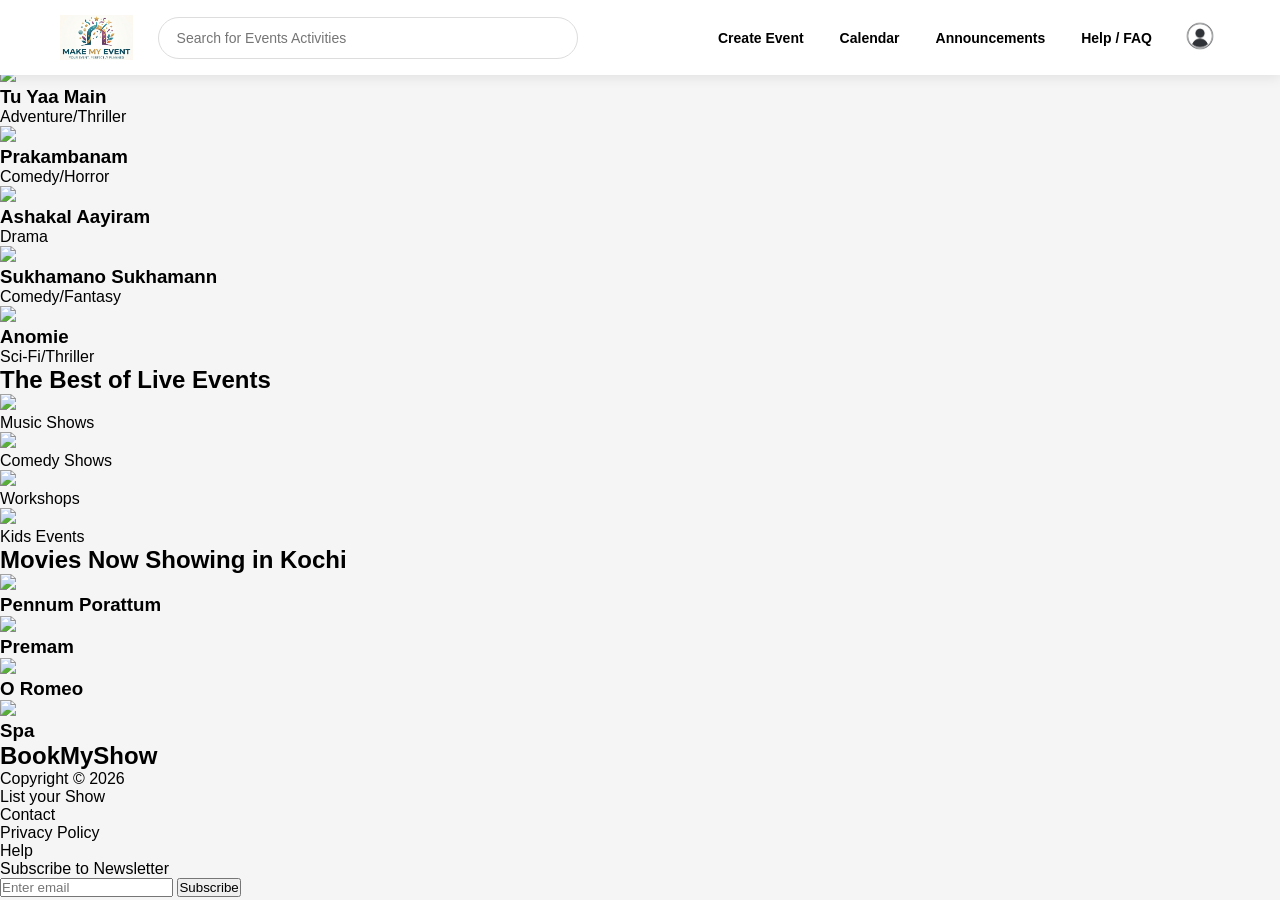
==== home.html @ 4437c316 "home fixing" ====
<!DOCTYPE html>
<html lang="en">
<head>
<meta charset="UTF-8">
<meta name="viewport" content="width=device-width, initial-scale=1.0">
<title>Make My Event</title>
<link rel="stylesheet" href="css/home_style.css">
</head>

<body>

<!-- NAVBAR -->
<header class="navbar">

    <div class="nav-left">
        <img src="images/logo.png" class="logo" alt="Logo">

        <input type="text"
        placeholder="Search for Events Activities">
    </div>

    <div class="nav-right">

        <a href="#">Create Event</a>
        <a href="#">Calendar</a>
        <a href="#">Announcements</a>
        <a href="#">Help / FAQ</a>

        <!-- <a href="#" class="login">Login</a>
        <a href="#" class="signup">Signup</a> -->

        <div class="profile">
            <img src="images/profile.jpg" alt="Profile">
        </div>

    </div>

</header>

<!-- CATEGORY MENU -->
<!-- <nav class="menu">
<ul>
<li>Movies</li>
<li>Stream</li>
<li>Events</li>
<li>Plays</li>
<li>Sports</li>
<li>Activities</li>
</ul>
</nav> -->

<!-- HERO BANNER -->
<section class="banner">
<img src="banner.jpg">
</section>

<!-- RECOMMENDED MOVIES -->
<section class="section">
<div class="section-header">
<h2>Recommended Movies</h2>
<span>See All</span>
</div>

<div class="movie-grid">

<div class="movie-card">
<img src="movie1.jpg">
<h3>Tu Yaa Main</h3>
<p>Adventure/Thriller</p>
</div>

<div class="movie-card">
<img src="movie2.jpg">
<h3>Prakambanam</h3>
<p>Comedy/Horror</p>
</div>

<div class="movie-card">
<img src="movie3.jpg">
<h3>Ashakal Aayiram</h3>
<p>Drama</p>
</div>

<div class="movie-card">
<img src="movie4.jpg">
<h3>Sukhamano Sukhamann</h3>
<p>Comedy/Fantasy</p>
</div>

<div class="movie-card">
<img src="movie5.jpg">
<h3>Anomie</h3>
<p>Sci-Fi/Thriller</p>
</div>

</div>
</section>

<!-- LIVE EVENTS -->
<section class="section events">

<div class="section-header">
<h2>The Best of Live Events</h2>
</div>

<div class="event-grid">

<div class="event-card">
<img src="event1.jpg">
<p>Music Shows</p>
</div>

<div class="event-card">
<img src="event2.jpg">
<p>Comedy Shows</p>
</div>

<div class="event-card">
<img src="event3.jpg">
<p>Workshops</p>
</div>

<div class="event-card">
<img src="event4.jpg">
<p>Kids Events</p>
</div>

</div>

</section>

<!-- MOVIES NOW SHOWING -->
<section class="section">
<div class="section-header">
<h2>Movies Now Showing in Kochi</h2>
</div>

<div class="movie-grid">

<div class="movie-card">
<img src="movie6.jpg">
<h3>Pennum Porattum</h3>
</div>

<div class="movie-card">
<img src="movie7.jpg">
<h3>Premam</h3>
</div>

<div class="movie-card">
<img src="movie8.jpg">
<h3>O Romeo</h3>
</div>

<div class="movie-card">
<img src="movie9.jpg">
<h3>Spa</h3>
</div>

</div>

</section>

<!-- FOOTER -->
<footer class="footer">

<div class="footer-container">

<div class="footer-logo">
<h2>BookMyShow</h2>
<p>Copyright © 2026</p>
</div>

<div class="footer-links">
<p>List your Show</p>
<p>Contact</p>
<p>Privacy Policy</p>
<p>Help</p>
</div>

<div class="newsletter">
<p>Subscribe to Newsletter</p>
<input type="email" placeholder="Enter email">
<button>Subscribe</button>
</div>

</div>

</footer>

</body>
</html>
---- css/home_style.css ----
*{
margin:0;
padding:0;
box-sizing:border-box;
font-family: Arial, Helvetica, sans-serif;

}

body{
background:#f5f5f5;
}

/* NAVBAR */

.navbar{
display:flex;
justify-content:space-between;
align-items:center;
padding:15px 60px;
background:white;
box-shadow:0 2px 8px rgba(0,0,0,0.05);
position:fixed;
top:0;
left:0;
width:100%;

display:flex;
justify-content:space-between;
align-items:center;

padding:15px 60px;

background:white;
box-shadow:0 3px 12px rgba(0,0,0,0.08);

z-index:1000;
}

.nav-left{
display:flex;
align-items:center;
gap:25px;
}

.logo{
height:45px;
width:auto;
cursor:pointer;
}

.nav-left input{
width:450px;
padding:10px;
border-radius:5px;
border:1px solid #ddd;
width:420px;
padding:12px 18px;

border-radius:25px;
border:1px solid #ddd;

outline:none;

font-size:14px;

transition:0.3s;
}
.nav-left input:focus{
border-color:#f84464;
box-shadow:0 0 6px rgba(248,68,100,0.3);
}

.nav-right{
display:flex;
align-items:center;
gap:20px;
font-size:14px;
}


.nav-right a{
text-decoration:none;
color:#000000;
font-weight:650;
padding:6px 8px;

transition:0.3s;
}

.nav-right a:hover{
color:#f84464;
}


/* LOGIN BUTTON */

.login{
border:1px solid #f84464;
color:#f84464;
border-radius:6px;
padding:6px 14px;
}

.login:hover{
background:#f84464;
color:white;
}


/* SIGNUP BUTTON */

.signup{
background:#f84464;
color:white;
border-radius:6px;
padding:6px 14px;
}

.signup:hover{
background:#e63656;
}


/* PROFILE */

.profile img{
height:40px;
width:40px;
border-radius:50%;
object-fit:cover;
cursor:pointer;
border:2px solid transparent;
transition:0.3s;
}

.profile img:hover{
border-color:#f84464;
transform:scale(1.05);
}


/* RESPONSIVE */

@media(max-width:1000px){

.nav-left input{
width:250px;
}

.navbar{
padding:15px 25px;
}

.nav-right a{
display:none;
}

/* .login,
.signup{
display:inline-block;
}

}

.signin{
background:#f84464;
color:white;
border:none;
padding:8px 18px;
border-radius:5px;
cursor:pointer;
} */


/* MENU */

.menu{
background:#f8f8f8;
padding:10px 60px;
}

.menu ul{
display:flex;
list-style:none;
gap:25px;
font-weight:500;
}

/* BANNER */

.banner img{
width:100%;
height:320px;
object-fit:cover;
}

/* SECTION */

.section{
padding:40px 60px;
}

.section-header{
display:flex;
justify-content:space-between;
margin-bottom:20px;
}

/* MOVIES GRID */

.movie-grid{
display:grid;
grid-template-columns:repeat(5,1fr);
gap:20px;
}

.movie-card{
background:white;
border-radius:10px;
overflow:hidden;
box-shadow:0 3px 10px rgba(0,0,0,0.08);
cursor:pointer;
}

.movie-card img{
width:100%;
height:300px;
object-fit:cover;
}

.movie-card h3{
padding:10px;
font-size:16px;
}

.movie-card p{
padding:0 10px 15px;
color:#666;
font-size:14px;
}

/* EVENTS */

.event-grid{
display:grid;
grid-template-columns:repeat(4,1fr);
gap:20px;
}

.event-card{
background:white;
border-radius:10px;
overflow:hidden;
box-shadow:0 3px 10px rgba(0,0,0,0.08);
}

.event-card img{
width:100%;
height:200px;
object-fit:cover;
}

.event-card p{
padding:10px;
font-weight:500;
}

/* FOOTER */

.footer{
background:#2e2e2e;
color:white;
padding:40px 60px;
}

.footer-container{
display:flex;
justify-content:space-between;
}

.newsletter input{
padding:10px;
border:none;
border-radius:5px;
margin-top:10px;
}

.newsletter button{
margin-top:10px;
padding:10px 15px;
background:#f84464;
border:none;
color:white;
border-radius:5px;
cursor:pointer;
}
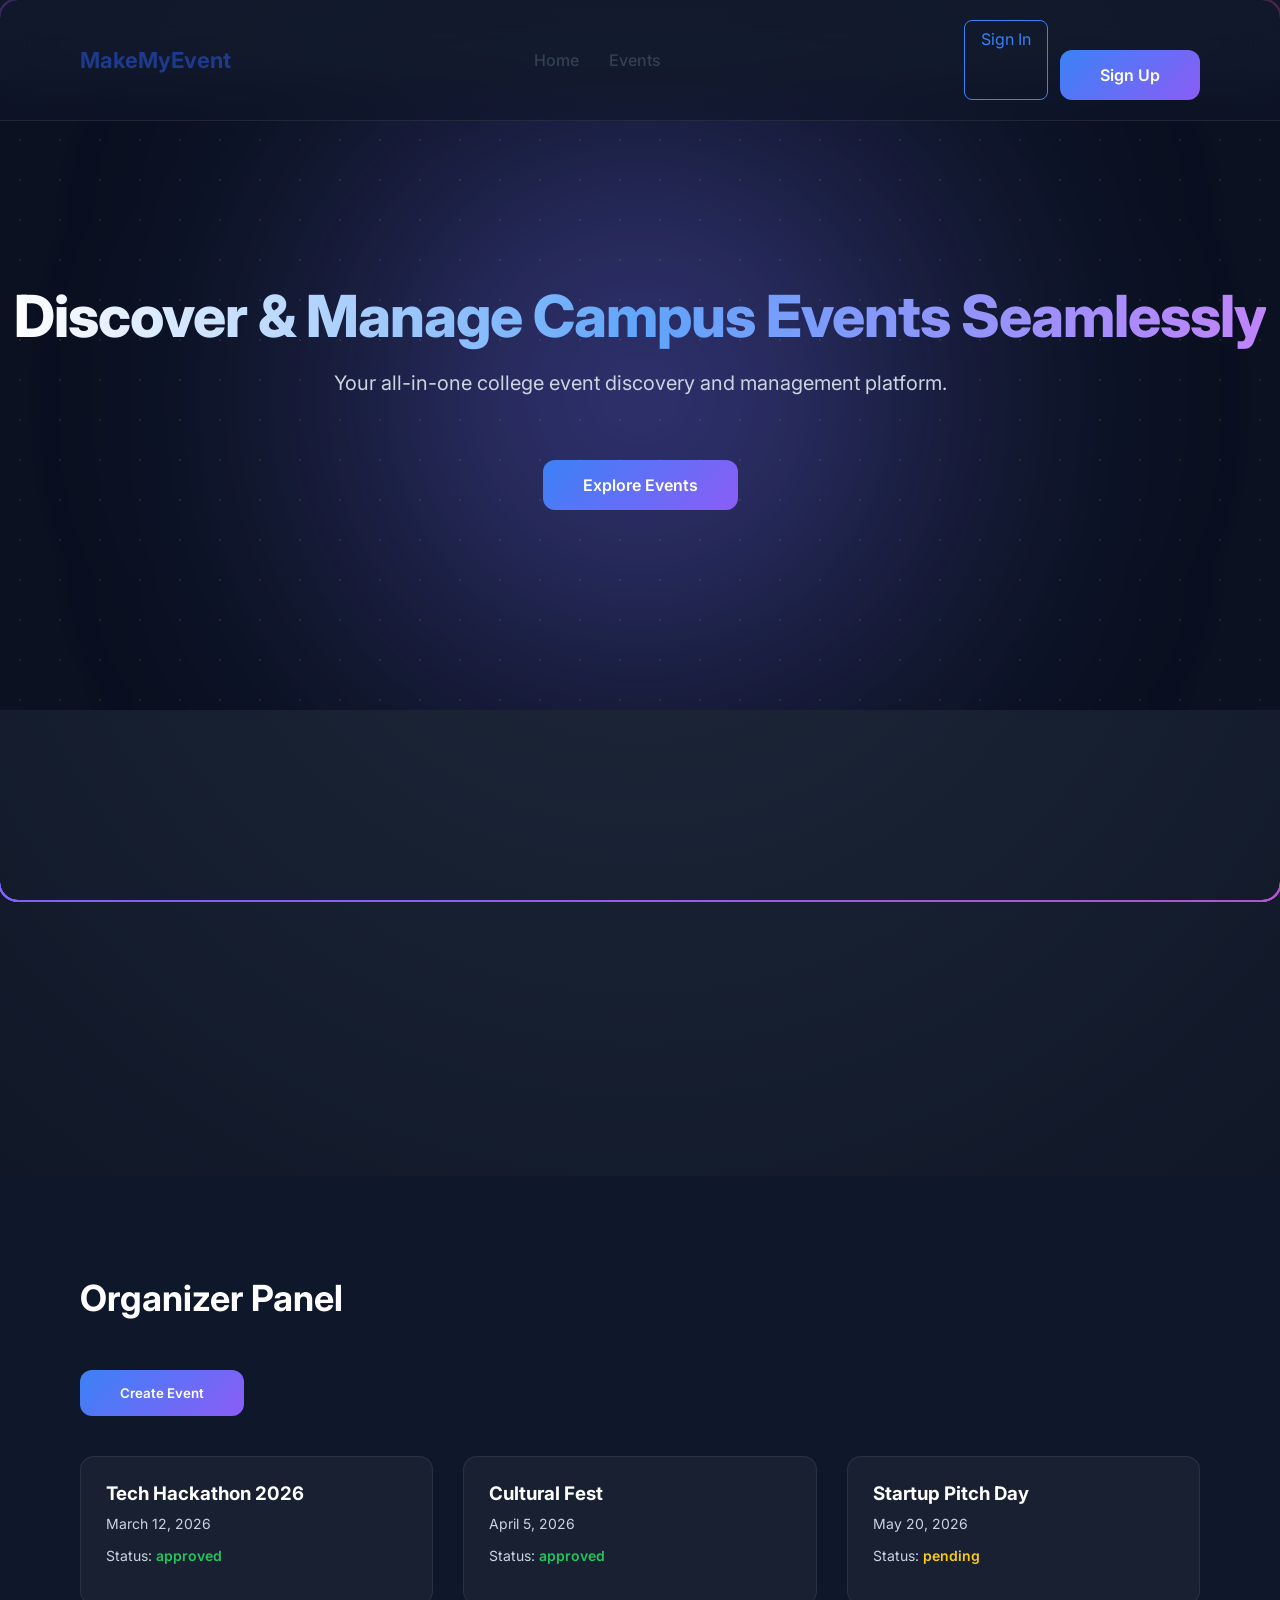
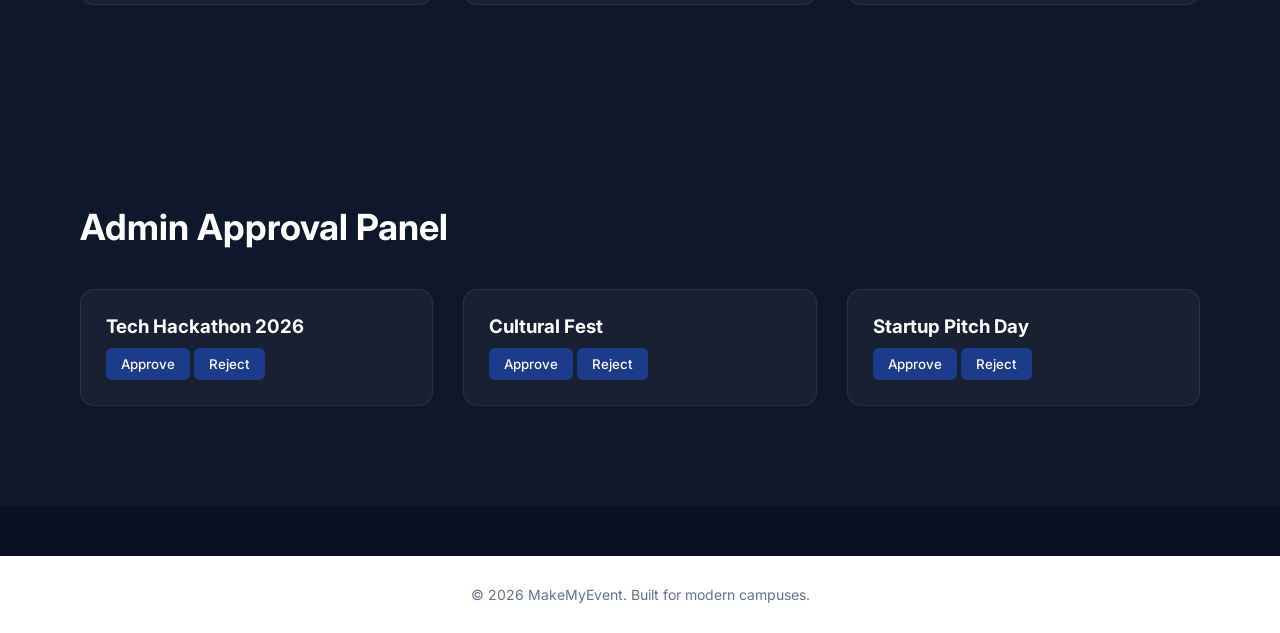
==== commit 55f64fab: "Add files" ====
--- a/home.html
+++ b/home.html
@@ -1,192 +1,64 @@
 <!DOCTYPE html>
 <html lang="en">
 <head>
-<meta charset="UTF-8">
-<meta name="viewport" content="width=device-width, initial-scale=1.0">
-<title>Make My Event</title>
-<link rel="stylesheet" href="css/home_style.css">
+    <meta charset="UTF-8">
+    <title>MakeMyEvent</title>
+    <link rel="stylesheet" href="css/style.css">
+    <script defer src="js/script.js"></script>
+    <link href="https://fonts.googleapis.com/css2?family=Inter:wght@300;400;600;700&display=swap" rel="stylesheet">
 </head>
-
 <body>
 
-<!-- NAVBAR -->
-<header class="navbar">
+    <nav class="navbar">
+    <div class="logo">MakeMyEvent</div>
 
-    <div class="nav-left">
-        <img src="images/logo.png" class="logo" alt="Logo">
+    <ul class="nav-links">
+        <li><a href="home.html">Home</a></li>
+        <li><a href="AllEventsByCategory.html">Events</a></li>
+    </ul>
 
-        <input type="text"
-        placeholder="Search for Events Activities">
+    <div class="auth-buttons">
+        <a href="signin.html" class="btn-secondary">Sign In</a>
+        <a href="signup.html" class="btn-primary">Sign Up</a>
     </div>
+</nav>
 
-    <div class="nav-right">
+   <section class="hero">
+    <div class="particles"></div>
+    <h1 class="shine-text">
+        Discover & Manage Campus Events Seamlessly
+    </h1>
+    <p>Your all-in-one college event discovery and management platform.</p>
+    <a href="#events" class="btn-primary">Explore Events</a>
+</section>
+   <section id="events" class="events-section reveal">
+    <h2>Trending Events</h2>
+    <div class="events-container" id="eventsContainer"></div>
+</section>
+<section class="organizer-section">
+    <h2>Organizer Panel</h2>
+    <button class="btn-primary" onclick="openForm()">Create Event</button>
 
-        <a href="#">Create Event</a>
-        <a href="#">Calendar</a>
-        <a href="#">Announcements</a>
-        <a href="#">Help / FAQ</a>
-
-        <!-- <a href="#" class="login">Login</a>
-        <a href="#" class="signup">Signup</a> -->
-
-        <div class="profile">
-            <img src="images/profile.jpg" alt="Profile">
-        </div>
-
-    </div>
-
-</header>
-
-<!-- CATEGORY MENU -->
-<!-- <nav class="menu">
-<ul>
-<li>Movies</li>
-<li>Stream</li>
-<li>Events</li>
-<li>Plays</li>
-<li>Sports</li>
-<li>Activities</li>
-</ul>
-</nav> -->
-
-<!-- HERO BANNER -->
-<section class="banner">
-<img src="banner.jpg">
+    <div id="myEvents" class="events-container"></div>
+</section>
+<section class="admin-section">
+    <h2>Admin Approval Panel</h2>
+    <div id="adminEvents" class="events-container"></div>
 </section>
 
-<!-- RECOMMENDED MOVIES -->
-<section class="section">
-<div class="section-header">
-<h2>Recommended Movies</h2>
-<span>See All</span>
+    <footer>
+        <p>© 2026 MakeMyEvent. Built for modern campuses.</p>
+    </footer>
+    <div id="eventFormModal" class="modal">
+    <div class="modal-content">
+        <h3>Create Event</h3>
+        <input type="text" id="eventTitle" placeholder="Event Title">
+        <input type="text" id="eventDate" placeholder="Event Date">
+        <textarea id="eventDesc" placeholder="Event Description"></textarea>
+        <button onclick="submitEvent()">Submit</button>
+        <button onclick="closeForm()">Cancel</button>
+    </div>
 </div>
-
-<div class="movie-grid">
-
-<div class="movie-card">
-<img src="movie1.jpg">
-<h3>Tu Yaa Main</h3>
-<p>Adventure/Thriller</p>
-</div>
-
-<div class="movie-card">
-<img src="movie2.jpg">
-<h3>Prakambanam</h3>
-<p>Comedy/Horror</p>
-</div>
-
-<div class="movie-card">
-<img src="movie3.jpg">
-<h3>Ashakal Aayiram</h3>
-<p>Drama</p>
-</div>
-
-<div class="movie-card">
-<img src="movie4.jpg">
-<h3>Sukhamano Sukhamann</h3>
-<p>Comedy/Fantasy</p>
-</div>
-
-<div class="movie-card">
-<img src="movie5.jpg">
-<h3>Anomie</h3>
-<p>Sci-Fi/Thriller</p>
-</div>
-
-</div>
-</section>
-
-<!-- LIVE EVENTS -->
-<section class="section events">
-
-<div class="section-header">
-<h2>The Best of Live Events</h2>
-</div>
-
-<div class="event-grid">
-
-<div class="event-card">
-<img src="event1.jpg">
-<p>Music Shows</p>
-</div>
-
-<div class="event-card">
-<img src="event2.jpg">
-<p>Comedy Shows</p>
-</div>
-
-<div class="event-card">
-<img src="event3.jpg">
-<p>Workshops</p>
-</div>
-
-<div class="event-card">
-<img src="event4.jpg">
-<p>Kids Events</p>
-</div>
-
-</div>
-
-</section>
-
-<!-- MOVIES NOW SHOWING -->
-<section class="section">
-<div class="section-header">
-<h2>Movies Now Showing in Kochi</h2>
-</div>
-
-<div class="movie-grid">
-
-<div class="movie-card">
-<img src="movie6.jpg">
-<h3>Pennum Porattum</h3>
-</div>
-
-<div class="movie-card">
-<img src="movie7.jpg">
-<h3>Premam</h3>
-</div>
-
-<div class="movie-card">
-<img src="movie8.jpg">
-<h3>O Romeo</h3>
-</div>
-
-<div class="movie-card">
-<img src="movie9.jpg">
-<h3>Spa</h3>
-</div>
-
-</div>
-
-</section>
-
-<!-- FOOTER -->
-<footer class="footer">
-
-<div class="footer-container">
-
-<div class="footer-logo">
-<h2>BookMyShow</h2>
-<p>Copyright © 2026</p>
-</div>
-
-<div class="footer-links">
-<p>List your Show</p>
-<p>Contact</p>
-<p>Privacy Policy</p>
-<p>Help</p>
-</div>
-
-<div class="newsletter">
-<p>Subscribe to Newsletter</p>
-<input type="email" placeholder="Enter email">
-<button>Subscribe</button>
-</div>
-
-</div>
-
-</footer>
 
 </body>
 </html>
--- a/css/style.css
+++ b/css/style.css
@@ -0,0 +1,491 @@
+* {
+    margin: 0;
+    padding: 0;
+    box-sizing: border-box;
+    font-family: 'Inter', sans-serif;
+}
+
+body {
+    background-color: #f8fafc;
+    color: #1e293b;
+    margin: 0;
+    padding-top: 80px;
+    background: #0b1120;
+    
+    background: radial-gradient(circle at 50% 20%, #1e293b, #0b1120 70%);
+}
+
+
+
+.navbar {
+    position: fixed;
+    top: 0;
+    width: 100%;
+    padding: 20px 80px;
+    display: flex;
+    justify-content: space-between;
+    align-items: center;
+    backdrop-filter: blur(20px);
+    background: rgba(15, 23, 42, 0.6);
+    border-bottom: 1px solid rgba(255,255,255,0.08);
+    z-index: 1000;
+}
+
+.logo {
+    font-size: 22px;
+    font-weight: 700;
+    color: #1e3a8a;
+}
+
+.nav-links {
+    list-style: none;
+    display: flex;
+    gap: 30px;
+}
+
+.nav-links a {
+    text-decoration: none;
+    color: #334155;
+    font-weight: 500;
+    transition: 0.3s;
+}
+
+.nav-links a:hover {
+    color: #1e3a8a;
+}
+
+.hero {
+    position: relative;
+    height: 70vh;
+    background: #0b1120;
+    display: flex;
+    flex-direction: column;
+    justify-content: center;
+    align-items: center;
+    text-align: center;
+    overflow: hidden;
+    color: white;
+}
+
+/* FLOWING LIGHT TEXT */
+.shine-text {
+    font-size: 60px;
+    font-weight: 800;
+    background: linear-gradient(
+        90deg,
+        #ffffff,
+        #60a5fa,
+        #c084fc,
+        #ffffff
+    );
+    background-size: 200% auto;
+    -webkit-background-clip: text;
+    -webkit-text-fill-color: transparent;
+    animation: shine 4s linear infinite;
+}
+
+@keyframes shine {
+    0% { background-position: 200% center; }
+    100% { background-position: -200% center; }
+}
+
+/* FLOODLIGHTS */
+.hero::before,
+.hero::after {
+    content: "";
+    position: absolute;
+    width: 700px;
+    height: 700px;
+    border-radius: 50%;
+    filter: blur(140px);
+    z-index: 0;
+}
+
+.hero::before {
+    background: radial-gradient(circle, rgba(59,130,246,0.5), transparent 70%);
+    animation: moveLight1 8s infinite alternate ease-in-out;
+}
+
+.hero::after {
+    background: radial-gradient(circle, rgba(168,85,247,0.4), transparent 70%);
+    animation: moveLight2 10s infinite alternate ease-in-out;
+}
+
+@keyframes moveLight1 {
+    from { transform: translate(-200px, -100px); }
+    to { transform: translate(200px, 150px); }
+}
+
+@keyframes moveLight2 {
+    from { transform: translate(150px, 200px); }
+    to { transform: translate(-150px, -200px); }
+}
+
+/* PARTICLES */
+.particles {
+    position: absolute;
+    width: 100%;
+    height: 100%;
+    background-image: radial-gradient(white 1px, transparent 1px);
+    background-size: 40px 40px;
+    opacity: 0.08;
+    animation: particlesMove 60s linear infinite;
+}
+
+@keyframes particlesMove {
+    from { background-position: 0 0; }
+    to { background-position: 1000px 1000px; }
+}
+
+/* BUTTON GLOW */
+.btn-primary {
+    margin-top: 30px;
+    padding: 15px 40px;
+    background: linear-gradient(135deg, #3b82f6, #8b5cf6);
+    border-radius: 12px;
+    color: white;
+    text-decoration: none;
+    font-weight: 600;
+    position: relative;
+    transition: 0.4s ease;
+}
+
+.btn-primary:hover {
+    transform: translateY(-4px);
+    box-shadow: 0 15px 40px rgba(139,92,246,0.4);
+}
+
+/* Ensure content above effects */
+.hero h1,
+.hero p,
+.hero .btn-primary {
+    position: relative;
+    z-index: 2;
+}
+
+.hero h1 {
+    font-size: 42px;
+    margin-bottom: 20px;
+}
+
+.hero p {
+    font-size: 18px;
+    margin-bottom: 30px;
+    color: #475569;
+}
+
+.btn-primary {
+    padding: 15px 40px;
+    background: linear-gradient(135deg, #3b82f6, #8b5cf6);
+    border-radius: 12px;
+    color: white;
+    text-decoration: none;
+    font-weight: 600;
+    transition: all 0.4s ease;
+}
+
+.btn-primary:hover {
+    transform: translateY(-4px);
+    box-shadow: 0 15px 40px rgba(139,92,246,0.4);
+}
+
+.btn-primary:hover {
+    transform: translateY(-3px);
+    box-shadow: 0 10px 30px rgba(59,130,246,0.35);
+}
+
+.btn-primary:hover {
+    background: #2563eb;
+}
+.events-section {
+    padding: 120px 80px;
+    background: #0f172a;
+    text-align: center;
+}
+
+.events-section h2 {
+    font-size: 40px;
+    font-weight: 700;
+    color: white;
+    margin-bottom: 60px;
+}
+
+.events-container {
+    display: grid;
+    grid-template-columns: repeat(auto-fit, minmax(280px, 1fr));
+    gap: 40px;
+}
+.events-container {
+    display: grid;
+    grid-template-columns: repeat(auto-fit, minmax(280px, 1fr));
+    gap: 30px;
+}
+
+.event-card {
+    background: rgba(255,255,255,0.04);
+    border: 1px solid rgba(255,255,255,0.08);
+    padding: 25px;
+    border-radius: 14px;
+    transition: 0.3s ease;
+}
+
+.event-card:hover {
+    transform: translateY(-6px);
+    box-shadow: 0 20px 40px rgba(0,0,0,0.4);
+}
+
+.event-card:hover {
+    transform: translateY(-10px);
+    box-shadow: 0 20px 50px rgba(0,0,0,0.4);
+}
+
+.event-card h3 {
+    color: white;
+    margin-bottom: 15px;
+}
+
+.event-card p {
+    color: #cbd5e1;
+}
+.event-card::before {
+    content: "";
+    position: absolute;
+    inset: -2px;
+    border-radius: 20px;
+    padding: 2px;
+    background: linear-gradient(45deg, #3b82f6, #8b5cf6, #ec4899, #3b82f6);
+    background-size: 300% 300%;
+    animation: borderMove 6s linear infinite;
+    -webkit-mask:
+        linear-gradient(#000 0 0) content-box,
+        linear-gradient(#000 0 0);
+    -webkit-mask-composite: xor;
+            mask-composite: exclude;
+}
+
+@keyframes borderMove {
+    0% { background-position: 0% 50%; }
+    100% { background-position: 300% 50%; }
+}
+
+.event-card:hover {
+    transform: rotateY(10deg) rotateX(5deg) translateY(-15px);
+    box-shadow: 0 40px 80px rgba(59,130,246,0.3);
+}
+
+.event-card:hover {
+    transform: translateY(-5px);
+    box-shadow: 0 6px 25px rgba(0,0,0,0.08);
+}
+
+.event-card h3 {
+    margin-bottom: 10px;
+}
+
+.event-card p {
+    font-size: 14px;
+    color: #64748b;
+    margin-bottom: 15px;
+}
+
+.event-card button {
+    padding: 8px 15px;
+    border: none;
+    background: #1e3a8a;
+    color: white;
+    border-radius: 6px;
+    cursor: pointer;
+    transition: 0.3s;
+}
+
+.event-card button:hover {
+    background: #2563eb;
+}
+
+footer {
+    text-align: center;
+    padding: 30px;
+    background: white;
+    margin-top: 50px;
+    font-size: 14px;
+    color: #64748b;
+}
+.hero h1 {
+    font-size: 52px;
+    font-weight: 700;
+    margin-bottom: 20px;
+    letter-spacing: -1px;
+}
+
+.hero p {
+    font-size: 18px;
+    color: #cbd5e1;
+    margin-bottom: 35px;
+}
+.hero h1 {
+    font-size: 58px;
+    font-weight: 800;
+    letter-spacing: -1px;
+    margin-bottom: 20px;
+    background: linear-gradient(90deg, #ffffff, #60a5fa, #c084fc);
+    -webkit-background-clip: text;
+    -webkit-text-fill-color: transparent;
+}
+
+.hero p {
+    font-size: 20px;
+    color: #cbd5e1;
+    margin-bottom: 35px;
+}
+.event-card h3 {
+    color: white;
+    font-weight: 700;
+}
+
+.event-card p {
+    color: #cbd5e1;
+}
+.reveal {
+    opacity: 0;
+    transform: translateY(60px);
+    transition: all 1s ease;
+}
+
+.reveal.active {
+    opacity: 1;
+    transform: translateY(0);
+}
+.hero {
+    animation: heroFade 2s ease forwards;
+}
+
+@keyframes heroFade {
+    from { opacity: 0; transform: scale(1.05); }
+    to { opacity: 1; transform: scale(1); }
+}
+.modal {
+    display: none;
+    position: fixed;
+    inset: 0;
+    background: rgba(0,0,0,0.6);
+    justify-content: center;
+    align-items: center;
+}
+
+.modal-content {
+    background: #1e293b;
+    padding: 30px;
+    border-radius: 12px;
+    width: 400px;
+    display: flex;
+    flex-direction: column;
+    gap: 15px;
+}
+
+.modal input,
+.modal textarea {
+    padding: 10px;
+    border-radius: 6px;
+    border: none;
+}
+.organizer-section,
+.admin-section {
+    padding: 100px 80px;
+    background: #0f172a;
+    color: white;
+}
+
+.organizer-section h2,
+.admin-section h2 {
+    font-size: 36px;
+    margin-bottom: 40px;
+    color: white;
+}
+
+.organizer-section .events-container,
+.admin-section .events-container {
+    display: grid;
+    grid-template-columns: repeat(auto-fit, minmax(300px, 1fr));
+    gap: 30px;
+}
+.status-approved {
+    color: #22c55e;
+    font-weight: 600;
+}
+
+.status-pending {
+    color: #facc15;
+    font-weight: 600;
+}
+
+.status-rejected {
+    color: #ef4444;
+    font-weight: 600;
+}
+.events-container {
+    display: grid;
+    grid-template-columns: repeat(auto-fit, minmax(280px, 1fr));
+    gap: 40px;
+    margin-top: 40px;
+}
+.organizer-section,
+.admin-section {
+    padding: 100px 80px;
+}
+
+.organizer-section h2,
+.admin-section h2 {
+    margin-bottom: 20px;
+}
+.status-approved {
+    color: #22c55e;
+    font-weight: 600;
+}
+
+.status-pending {
+    color: #facc15;
+    font-weight: 600;
+}
+
+.status-rejected {
+    color: #ef4444;
+    font-weight: 600;
+}
+button {
+    padding: 8px 16px;
+    border-radius: 8px;
+    border: none;
+    cursor: pointer;
+    font-weight: 500;
+}
+
+button:hover {
+    opacity: 0.9;
+}
+.auth-buttons{
+    display:flex;
+    gap:12px;
+}
+
+.btn-secondary{
+    padding:8px 16px;
+    border:1px solid #3b82f6;
+    border-radius:8px;
+    color:#3b82f6;
+    text-decoration:none;
+}
+.category-row{
+    display:flex;
+    gap:20px;
+    overflow-x:auto;
+    padding:20px 0;
+}
+
+.category-row::-webkit-scrollbar{
+    height:6px;
+}
+
+.category-row::-webkit-scrollbar-thumb{
+    background:#3b82f6;
+    border-radius:6px;
+}
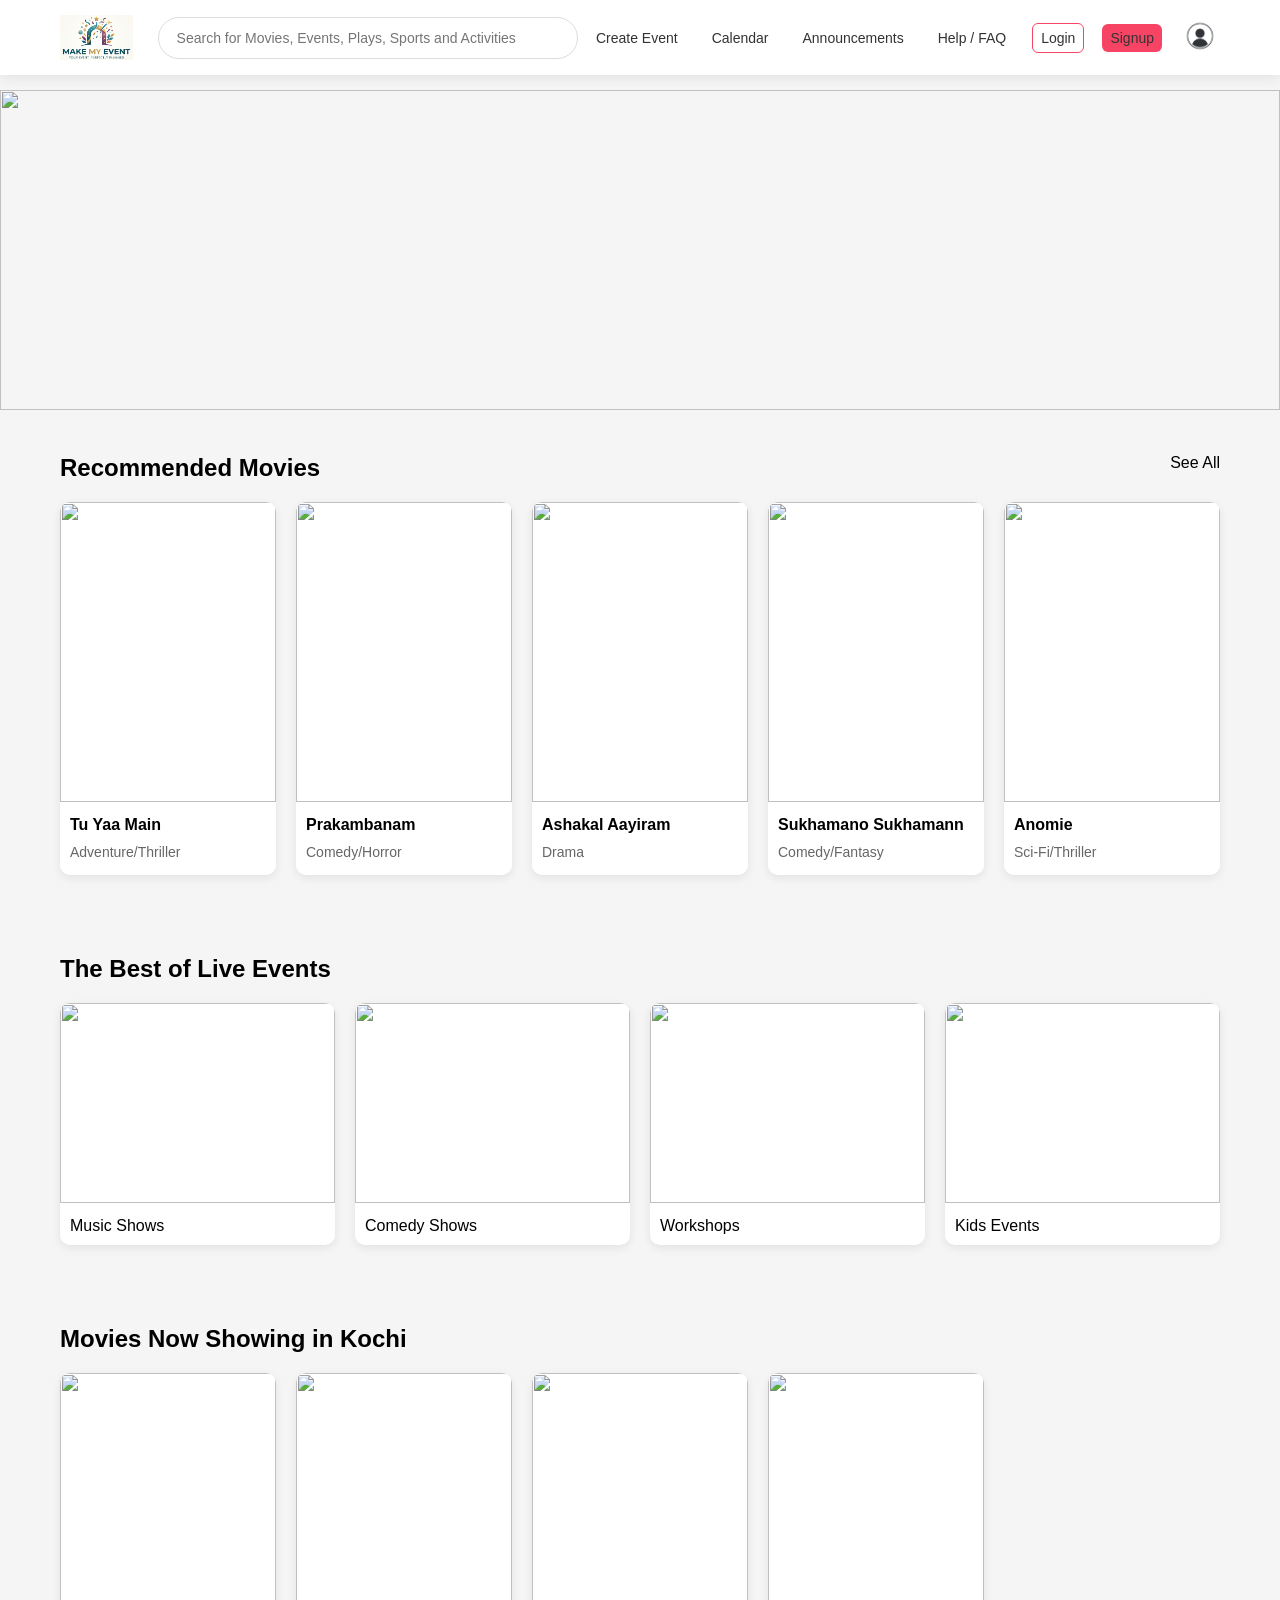
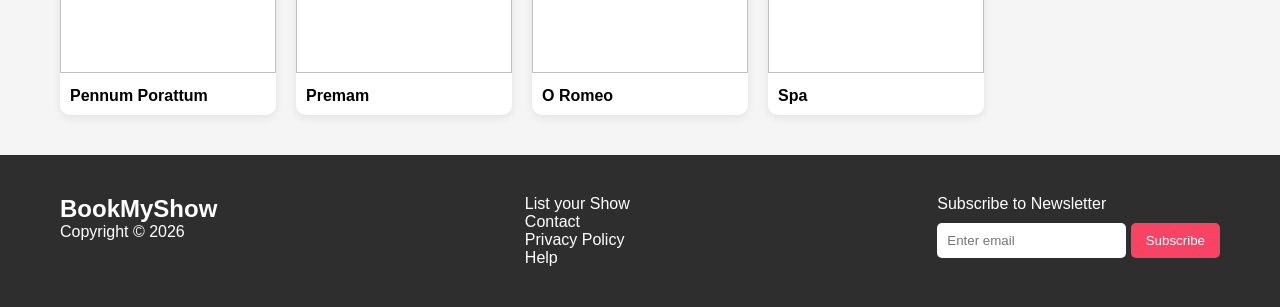
==== commit 4b7930cb: "edited home.html" ====
--- a/home.html
+++ b/home.html
@@ -1,64 +1,183 @@
 <!DOCTYPE html>
 <html lang="en">
 <head>
-    <meta charset="UTF-8">
-    <title>MakeMyEvent</title>
-    <link rel="stylesheet" href="css/style.css">
-    <script defer src="js/script.js"></script>
-    <link href="https://fonts.googleapis.com/css2?family=Inter:wght@300;400;600;700&display=swap" rel="stylesheet">
+<meta charset="UTF-8">
+<meta name="viewport" content="width=device-width, initial-scale=1.0">
+<title>BookMyShow Clone</title>
+<link rel="stylesheet" href="css/home_style.css">
 </head>
+
 <body>
 
-    <nav class="navbar">
-    <div class="logo">MakeMyEvent</div>
+<!-- NAVBAR -->
+<header class="navbar">
 
-    <ul class="nav-links">
-        <li><a href="home.html">Home</a></li>
-        <li><a href="AllEventsByCategory.html">Events</a></li>
-    </ul>
+    <div class="nav-left">
+        <img src="images/logo.png" class="logo" alt="Logo">
 
-    <div class="auth-buttons">
-        <a href="signin.html" class="btn-secondary">Sign In</a>
-        <a href="signup.html" class="btn-primary">Sign Up</a>
+        <input type="text"
+        placeholder="Search for Movies, Events, Plays, Sports and Activities">
     </div>
-</nav>
 
-   <section class="hero">
-    <div class="particles"></div>
-    <h1 class="shine-text">
-        Discover & Manage Campus Events Seamlessly
-    </h1>
-    <p>Your all-in-one college event discovery and management platform.</p>
-    <a href="#events" class="btn-primary">Explore Events</a>
-</section>
-   <section id="events" class="events-section reveal">
-    <h2>Trending Events</h2>
-    <div class="events-container" id="eventsContainer"></div>
-</section>
-<section class="organizer-section">
-    <h2>Organizer Panel</h2>
-    <button class="btn-primary" onclick="openForm()">Create Event</button>
+    <div class="nav-right">
 
-    <div id="myEvents" class="events-container"></div>
-</section>
-<section class="admin-section">
-    <h2>Admin Approval Panel</h2>
-    <div id="adminEvents" class="events-container"></div>
+        <a href="#">Create Event</a>
+        <a href="#">Calendar</a>
+        <a href="#">Announcements</a>
+        <a href="#">Help / FAQ</a>
+
+        <a href="#" class="login">Login</a>
+        <a href="#" class="signup">Signup</a>
+
+        <div class="profile">
+            <img src="images/profile.jpg" alt="Profile">
+        </div>
+
+    </div>
+
+</header>
+
+<!-- CATEGORY MENU -->
+
+
+<!-- HERO BANNER -->
+<section class="banner">
+<img src="banner.jpg">
 </section>
 
-    <footer>
-        <p>© 2026 MakeMyEvent. Built for modern campuses.</p>
-    </footer>
-    <div id="eventFormModal" class="modal">
-    <div class="modal-content">
-        <h3>Create Event</h3>
-        <input type="text" id="eventTitle" placeholder="Event Title">
-        <input type="text" id="eventDate" placeholder="Event Date">
-        <textarea id="eventDesc" placeholder="Event Description"></textarea>
-        <button onclick="submitEvent()">Submit</button>
-        <button onclick="closeForm()">Cancel</button>
-    </div>
+<!-- RECOMMENDED MOVIES -->
+<section class="section">
+<div class="section-header">
+<h2>Recommended Movies</h2>
+<span>See All</span>
 </div>
+
+<div class="movie-grid">
+
+<div class="movie-card">
+<img src="movie1.jpg">
+<h3>Tu Yaa Main</h3>
+<p>Adventure/Thriller</p>
+</div>
+
+<div class="movie-card">
+<img src="movie2.jpg">
+<h3>Prakambanam</h3>
+<p>Comedy/Horror</p>
+</div>
+
+<div class="movie-card">
+<img src="movie3.jpg">
+<h3>Ashakal Aayiram</h3>
+<p>Drama</p>
+</div>
+
+<div class="movie-card">
+<img src="movie4.jpg">
+<h3>Sukhamano Sukhamann</h3>
+<p>Comedy/Fantasy</p>
+</div>
+
+<div class="movie-card">
+<img src="movie5.jpg">
+<h3>Anomie</h3>
+<p>Sci-Fi/Thriller</p>
+</div>
+
+</div>
+</section>
+
+<!-- LIVE EVENTS -->
+<section class="section events">
+
+<div class="section-header">
+<h2>The Best of Live Events</h2>
+</div>
+
+<div class="event-grid">
+
+<div class="event-card">
+<img src="event1.jpg">
+<p>Music Shows</p>
+</div>
+
+<div class="event-card">
+<img src="event2.jpg">
+<p>Comedy Shows</p>
+</div>
+
+<div class="event-card">
+<img src="event3.jpg">
+<p>Workshops</p>
+</div>
+
+<div class="event-card">
+<img src="event4.jpg">
+<p>Kids Events</p>
+</div>
+
+</div>
+
+</section>
+
+<!-- MOVIES NOW SHOWING -->
+<section class="section">
+<div class="section-header">
+<h2>Movies Now Showing in Kochi</h2>
+</div>
+
+<div class="movie-grid">
+
+<div class="movie-card">
+<img src="movie6.jpg">
+<h3>Pennum Porattum</h3>
+</div>
+
+<div class="movie-card">
+<img src="movie7.jpg">
+<h3>Premam</h3>
+</div>
+
+<div class="movie-card">
+<img src="movie8.jpg">
+<h3>O Romeo</h3>
+</div>
+
+<div class="movie-card">
+<img src="movie9.jpg">
+<h3>Spa</h3>
+</div>
+
+</div>
+
+</section>
+
+<!-- FOOTER -->
+<footer class="footer">
+
+<div class="footer-container">
+
+<div class="footer-logo">
+<h2>BookMyShow</h2>
+<p>Copyright © 2026</p>
+</div>
+
+<div class="footer-links">
+<p>List your Show</p>
+<p>Contact</p>
+<p>Privacy Policy</p>
+<p>Help</p>
+</div>
+
+<div class="newsletter">
+<p>Subscribe to Newsletter</p>
+<input type="email" placeholder="Enter email">
+<button>Subscribe</button>
+</div>
+
+</div>
+
+</footer>
 
 </body>
 </html>
--- a/css/home_style.css
+++ b/css/home_style.css
@@ -0,0 +1,306 @@
+/* RESET */
+
+*{
+margin:0;
+padding:0;
+box-sizing:border-box;
+font-family:'Segoe UI', Tahoma, Geneva, Verdana, sans-serif;
+}
+
+body{
+background:#f5f5f5;
+padding-top:90px;
+}
+
+
+/* NAVBAR */
+
+.navbar{
+position:fixed;
+top:0;
+left:0;
+width:100%;
+
+display:flex;
+justify-content:space-between;
+align-items:center;
+
+padding:15px 60px;
+
+background:white;
+box-shadow:0 3px 12px rgba(0,0,0,0.08);
+z-index:1000;
+}
+
+
+/* LEFT NAV */
+
+.nav-left{
+display:flex;
+align-items:center;
+gap:25px;
+}
+
+.logo{
+height:45px;
+width:auto;
+cursor:pointer;
+}
+
+
+/* SEARCH BAR */
+
+.nav-left input{
+width:420px;
+padding:12px 18px;
+border-radius:25px;
+border:1px solid #ddd;
+outline:none;
+font-size:14px;
+transition:0.3s;
+}
+
+.nav-left input:focus{
+border-color:#f84464;
+box-shadow:0 0 6px rgba(248,68,100,0.3);
+}
+
+
+/* RIGHT NAV */
+
+.nav-right{
+display:flex;
+align-items:center;
+gap:18px;
+font-size:14px;
+}
+
+
+/* NAV LINKS */
+
+.nav-right a{
+text-decoration:none;
+color:#333;
+font-weight:500;
+padding:6px 8px;
+transition:0.3s;
+}
+
+.nav-right a:hover{
+color:#f84464;
+}
+
+
+/* LOGIN BUTTON */
+
+.login{
+border:1px solid #f84464;
+color:#f84464;
+border-radius:6px;
+padding:6px 14px;
+}
+
+.login:hover{
+background:#f84464;
+color:white;
+}
+
+
+/* SIGNUP BUTTON */
+
+.signup{
+background:#f84464;
+color:white;
+border-radius:6px;
+padding:6px 14px;
+}
+
+.signup:hover{
+background:#e63656;
+}
+
+
+/* PROFILE IMAGE */
+
+.profile img{
+height:40px;
+width:40px;
+border-radius:50%;
+object-fit:cover;
+cursor:pointer;
+border:2px solid transparent;
+transition:0.3s;
+}
+
+.profile img:hover{
+border-color:#f84464;
+transform:scale(1.05);
+}
+
+
+/* MENU BAR */
+
+.menu{
+background:#f8f8f8;
+padding:10px 60px;
+}
+
+.menu ul{
+display:flex;
+list-style:none;
+gap:25px;
+font-weight:500;
+}
+
+
+/* BANNER */
+
+.banner img{
+width:100%;
+height:320px;
+object-fit:cover;
+}
+
+
+/* SECTION */
+
+.section{
+padding:40px 60px;
+}
+
+.section-header{
+display:flex;
+justify-content:space-between;
+margin-bottom:20px;
+}
+
+
+/* MOVIE GRID */
+
+.movie-grid{
+display:grid;
+grid-template-columns:repeat(5,1fr);
+gap:20px;
+}
+
+.movie-card{
+background:white;
+border-radius:10px;
+overflow:hidden;
+box-shadow:0 3px 10px rgba(0,0,0,0.08);
+cursor:pointer;
+transition:0.3s;
+}
+
+.movie-card:hover{
+transform:translateY(-5px);
+}
+
+.movie-card img{
+width:100%;
+height:300px;
+object-fit:cover;
+}
+
+.movie-card h3{
+padding:10px;
+font-size:16px;
+}
+
+.movie-card p{
+padding:0 10px 15px;
+color:#666;
+font-size:14px;
+}
+
+
+/* EVENTS */
+
+.event-grid{
+display:grid;
+grid-template-columns:repeat(4,1fr);
+gap:20px;
+}
+
+.event-card{
+background:white;
+border-radius:10px;
+overflow:hidden;
+box-shadow:0 3px 10px rgba(0,0,0,0.08);
+transition:0.3s;
+}
+
+.event-card:hover{
+transform:translateY(-5px);
+}
+
+.event-card img{
+width:100%;
+height:200px;
+object-fit:cover;
+}
+
+.event-card p{
+padding:10px;
+font-weight:500;
+}
+
+
+/* FOOTER */
+
+.footer{
+background:#2e2e2e;
+color:white;
+padding:40px 60px;
+}
+
+.footer-container{
+display:flex;
+justify-content:space-between;
+flex-wrap:wrap;
+gap:20px;
+}
+
+.newsletter input{
+padding:10px;
+border:none;
+border-radius:5px;
+margin-top:10px;
+}
+
+.newsletter button{
+margin-top:10px;
+padding:10px 15px;
+background:#f84464;
+border:none;
+color:white;
+border-radius:5px;
+cursor:pointer;
+}
+
+
+/* RESPONSIVE */
+
+@media(max-width:1000px){
+
+.nav-left input{
+width:220px;
+}
+
+.navbar{
+padding:15px 25px;
+}
+
+.nav-right{
+gap:10px;
+}
+
+.movie-grid{
+grid-template-columns:repeat(2,1fr);
+}
+
+.event-grid{
+grid-template-columns:repeat(2,1fr);
+}
+
+}
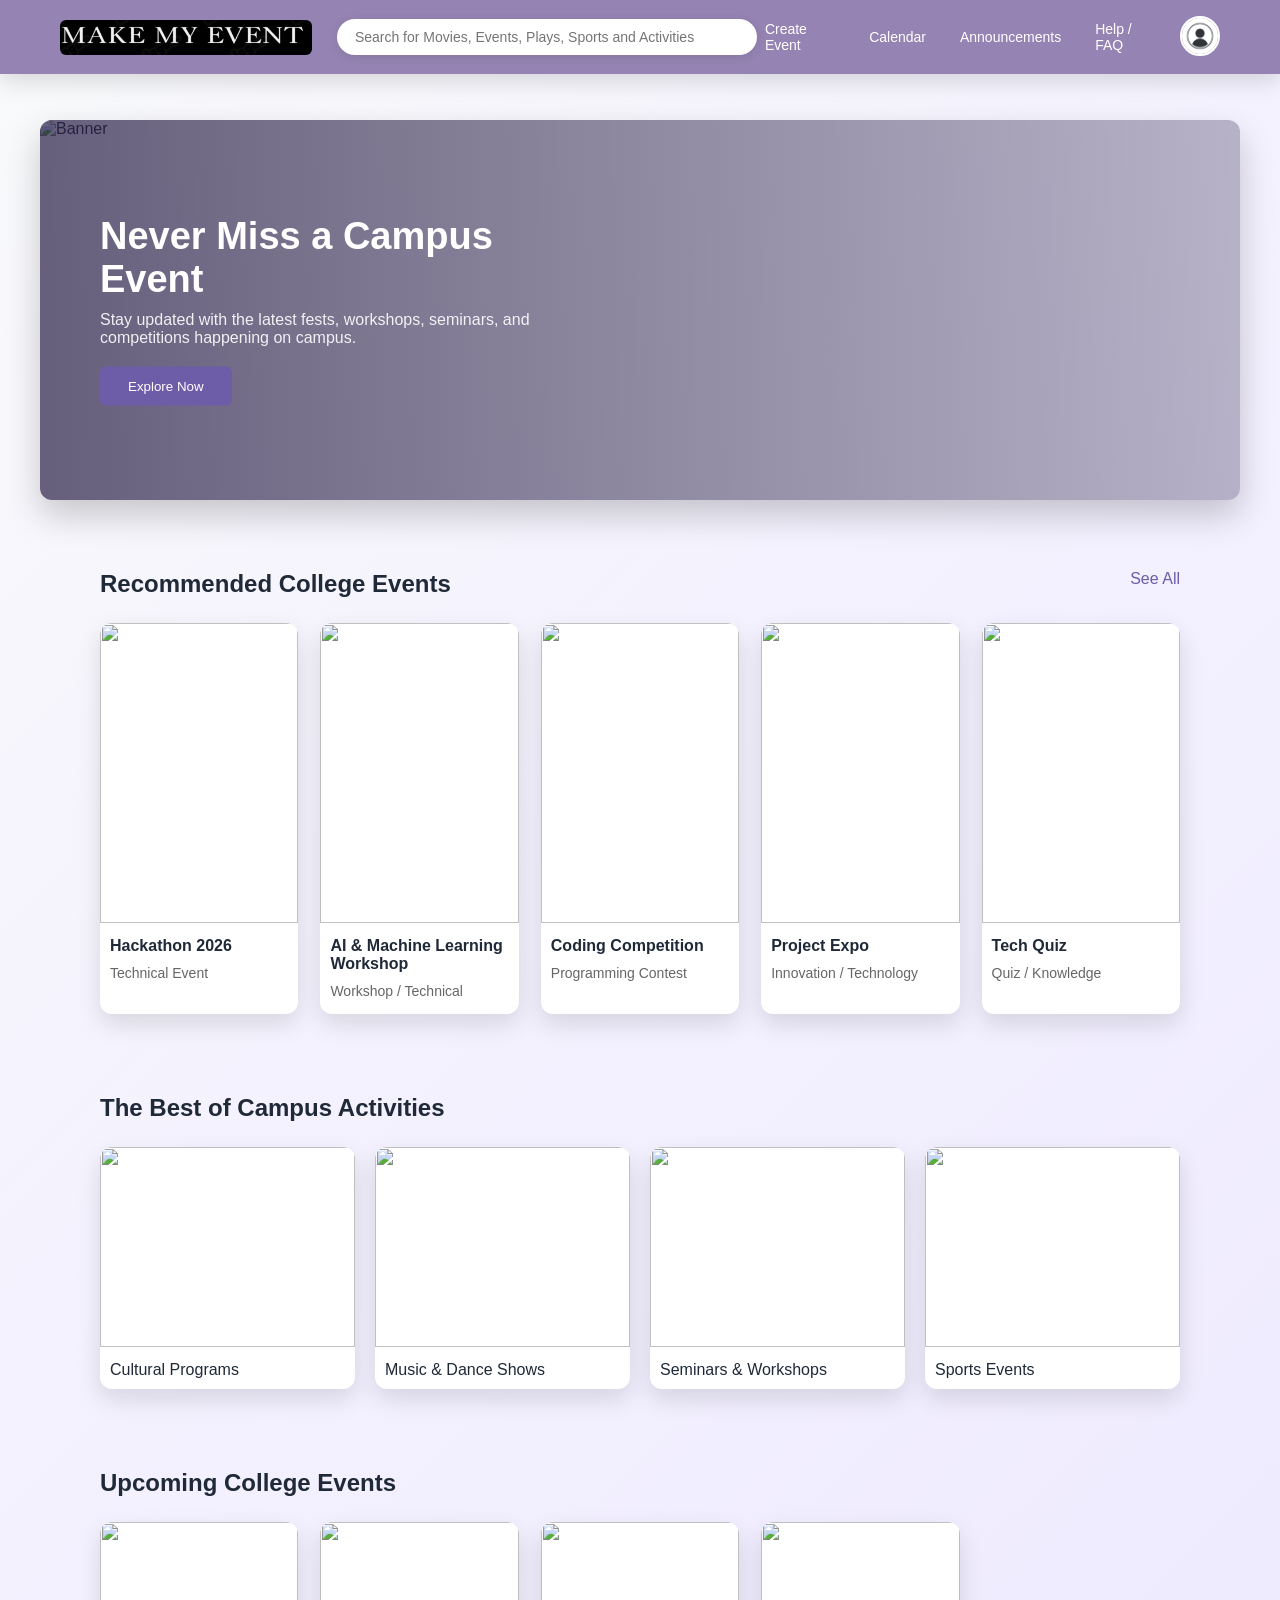
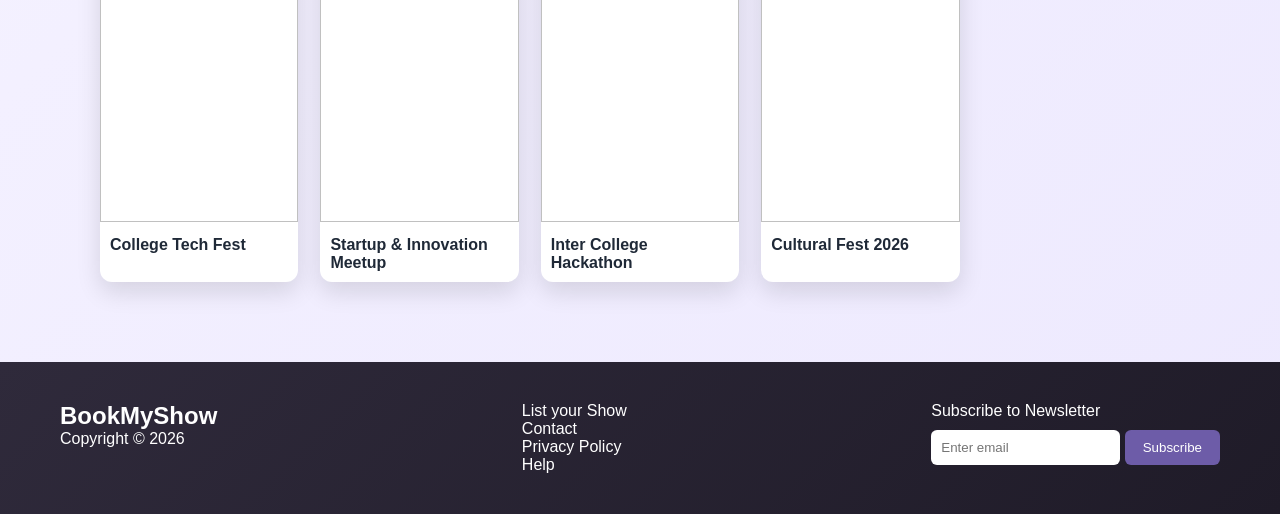
==== commit d811f37d: "updated the homepage" ====
--- a/home.html
+++ b/home.html
@@ -3,37 +3,47 @@
 <head>
 <meta charset="UTF-8">
 <meta name="viewport" content="width=device-width, initial-scale=1.0">
-<title>BookMyShow Clone</title>
+<title>MakeMyEvent</title>
 <link rel="stylesheet" href="css/home_style.css">
 </head>
 
 <body>
 
+
+
 <!-- NAVBAR -->
 <header class="navbar">
 
-    <div class="nav-left">
-        <img src="images/logo.png" class="logo" alt="Logo">
-
-        <input type="text"
-        placeholder="Search for Movies, Events, Plays, Sports and Activities">
+<div class="nav-left">
+    <img src="images/logo2.jpg" class="logo" alt="Logo">
+
+    <input type="text"
+    placeholder="Search for Movies, Events, Plays, Sports and Activities">
+</div>
+
+<div class="nav-right">
+
+    <a href="#">Create Event</a>
+    <a href="#">Calendar</a>
+    <a href="#">Announcements</a>
+    <a href="#">Help / FAQ</a>
+
+    <!-- <a href="#" class="login">Login</a>
+    <a href="#" class="signup">Signup</a> -->
+
+    <div class="profile">
+
+        <img src="images/profile.jpg" alt="Profile" id="profileBtn">
+
+        <!-- DROPDOWN -->
+        <div class="profile-dropdown" id="profileDropdown">
+            <a href="#" class="dropdown-login">Login</a>
+            <a href="#" class="dropdown-signup">Signup</a>
+        </div>
+
     </div>
 
-    <div class="nav-right">
-
-        <a href="#">Create Event</a>
-        <a href="#">Calendar</a>
-        <a href="#">Announcements</a>
-        <a href="#">Help / FAQ</a>
-
-        <a href="#" class="login">Login</a>
-        <a href="#" class="signup">Signup</a>
-
-        <div class="profile">
-            <img src="images/profile.jpg" alt="Profile">
-        </div>
-
-    </div>
+</div>
 
 </header>
 
@@ -42,110 +52,118 @@
 
 <!-- HERO BANNER -->
 <section class="banner">
-<img src="banner.jpg">
-</section>
-
-<!-- RECOMMENDED MOVIES -->
+
+    <img src="images/banner.gif" alt="Banner">
+
+    <div class="banner-content">
+        <h1>Never Miss a Campus Event</h1>
+        <p>Stay updated with the latest fests, workshops, seminars, and competitions happening on campus.</p>
+        <button class="banner-btn">Explore Now</button>
+    </div>
+
+</section>
 <section class="section">
 <div class="section-header">
-<h2>Recommended Movies</h2>
+<h2>Recommended College Events</h2>
 <span>See All</span>
 </div>
 
 <div class="movie-grid">
 
 <div class="movie-card">
-<img src="movie1.jpg">
-<h3>Tu Yaa Main</h3>
-<p>Adventure/Thriller</p>
-</div>
-
-<div class="movie-card">
-<img src="movie2.jpg">
-<h3>Prakambanam</h3>
-<p>Comedy/Horror</p>
-</div>
-
-<div class="movie-card">
-<img src="movie3.jpg">
-<h3>Ashakal Aayiram</h3>
-<p>Drama</p>
-</div>
-
-<div class="movie-card">
-<img src="movie4.jpg">
-<h3>Sukhamano Sukhamann</h3>
-<p>Comedy/Fantasy</p>
-</div>
-
-<div class="movie-card">
-<img src="movie5.jpg">
-<h3>Anomie</h3>
-<p>Sci-Fi/Thriller</p>
-</div>
-
-</div>
-</section>
-
-<!-- LIVE EVENTS -->
+<img src="event1.jpg">
+<h3>Hackathon 2026</h3>
+<p>Technical Event</p>
+</div>
+
+<div class="movie-card">
+<img src="event2.jpg">
+<h3>AI & Machine Learning Workshop</h3>
+<p>Workshop / Technical</p>
+</div>
+
+<div class="movie-card">
+<img src="event3.jpg">
+<h3>Coding Competition</h3>
+<p>Programming Contest</p>
+</div>
+
+<div class="movie-card">
+<img src="event4.jpg">
+<h3>Project Expo</h3>
+<p>Innovation / Technology</p>
+</div>
+
+<div class="movie-card">
+<img src="event5.jpg">
+<h3>Tech Quiz</h3>
+<p>Quiz / Knowledge</p>
+</div>
+
+</div>
+</section>
+
+
+<!-- CAMPUS ACTIVITIES -->
 <section class="section events">
 
 <div class="section-header">
-<h2>The Best of Live Events</h2>
+<h2>The Best of Campus Activities</h2>
 </div>
 
 <div class="event-grid">
 
 <div class="event-card">
-<img src="event1.jpg">
-<p>Music Shows</p>
-</div>
-
-<div class="event-card">
-<img src="event2.jpg">
-<p>Comedy Shows</p>
-</div>
-
-<div class="event-card">
-<img src="event3.jpg">
-<p>Workshops</p>
-</div>
-
-<div class="event-card">
-<img src="event4.jpg">
-<p>Kids Events</p>
-</div>
-
-</div>
-
-</section>
-
-<!-- MOVIES NOW SHOWING -->
+<img src="cultural.jpg">
+<p>Cultural Programs</p>
+</div>
+
+<div class="event-card">
+<img src="music.jpg">
+<p>Music & Dance Shows</p>
+</div>
+
+<div class="event-card">
+<img src="seminar.jpg">
+<p>Seminars & Workshops</p>
+</div>
+
+<div class="event-card">
+<img src="sports.jpg">
+<p>Sports Events</p>
+</div>
+
+</div>
+
+</section>
+
+
+<!-- UPCOMING COLLEGE EVENTS -->
 <section class="section">
 <div class="section-header">
-<h2>Movies Now Showing in Kochi</h2>
+<h2>Upcoming College Events</h2>
 </div>
 
 <div class="movie-grid">
 
 <div class="movie-card">
-<img src="movie6.jpg">
-<h3>Pennum Porattum</h3>
-</div>
-
-<div class="movie-card">
-<img src="movie7.jpg">
-<h3>Premam</h3>
-</div>
-
-<div class="movie-card">
-<img src="movie8.jpg">
-<h3>O Romeo</h3>
-</div>
-
-<div class="movie-card">
-<img src="movie9.jpg">
-<h3>Spa</h3>
+<img src="event6.jpg">
+<h3>College Tech Fest</h3>
+</div>
+
+<div class="movie-card">
+<img src="event7.jpg">
+<h3>Startup & Innovation Meetup</h3>
+</div>
+
+<div class="movie-card">
+<img src="event8.jpg">
+<h3>Inter College Hackathon</h3>
+</div>
+
+<div class="movie-card">
+<img src="event9.jpg">
+<h3>Cultural Fest 2026</h3>
 </div>
 
 </div>
@@ -178,6 +196,16 @@
 </div>
 
 </footer>
+<script>
+
+const profileBtn = document.getElementById("profileBtn");
+const dropdown = document.getElementById("profileDropdown");
+
+profileBtn.addEventListener("click", function(){
+    dropdown.classList.toggle("active");
+});
+
+</script>
 
 </body>
 </html>
--- a/css/home_style.css
+++ b/css/home_style.css
@@ -8,8 +8,15 @@
 }
 
 body{
-background:#f5f5f5;
 padding-top:90px;
+background:linear-gradient(135deg,#f9fafb,#f3f0ff,#ede9fe);
+min-height:100vh;
+color:#1f2937;
+}
+
+a{
+text-decoration:none;
+color:inherit;
 }
 
 
@@ -27,13 +34,15 @@
 
 padding:15px 60px;
 
-background:white;
-box-shadow:0 3px 12px rgba(0,0,0,0.08);
+background:#9584b3;
+
+box-shadow:0 6px 25px rgba(0,0,0,0.15);
+
 z-index:1000;
 }
 
 
-/* LEFT NAV */
+/* NAV LEFT */
 
 .nav-left{
 display:flex;
@@ -42,9 +51,14 @@
 }
 
 .logo{
-height:45px;
-width:auto;
-cursor:pointer;
+height:35px;
+border-radius:6px;
+cursor:pointer;
+transition:0.3s;
+}
+
+.logo:hover{
+transform:scale(1.05);
 }
 
 
@@ -52,126 +66,220 @@
 
 .nav-left input{
 width:420px;
-padding:12px 18px;
+padding:10px 18px;
+
 border-radius:25px;
-border:1px solid #ddd;
+border:none;
+
 outline:none;
+
 font-size:14px;
+
+box-shadow:0 2px 10px rgba(0,0,0,0.1);
+
 transition:0.3s;
 }
 
 .nav-left input:focus{
-border-color:#f84464;
-box-shadow:0 0 6px rgba(248,68,100,0.3);
-}
-
-
-/* RIGHT NAV */
+box-shadow:0 0 8px rgba(109,92,168,0.4);
+}
+
+
+/* NAV RIGHT */
 
 .nav-right{
 display:flex;
 align-items:center;
 gap:18px;
+color:white;
 font-size:14px;
 }
 
-
-/* NAV LINKS */
-
 .nav-right a{
-text-decoration:none;
-color:#333;
-font-weight:500;
 padding:6px 8px;
-transition:0.3s;
+transition:0.25s;
 }
 
 .nav-right a:hover{
-color:#f84464;
-}
-
-
-/* LOGIN BUTTON */
-
-.login{
-border:1px solid #f84464;
-color:#f84464;
-border-radius:6px;
-padding:6px 14px;
-}
-
-.login:hover{
-background:#f84464;
-color:white;
-}
-
-
-/* SIGNUP BUTTON */
-
-.signup{
-background:#f84464;
-color:white;
-border-radius:6px;
-padding:6px 14px;
-}
-
-.signup:hover{
-background:#e63656;
-}
-
-
-/* PROFILE IMAGE */
+color:#f3f0ff;
+}
+
+
+/* PROFILE */
+
+.profile{
+position:relative;
+}
 
 .profile img{
 height:40px;
 width:40px;
 border-radius:50%;
+cursor:pointer;
 object-fit:cover;
-cursor:pointer;
-border:2px solid transparent;
-transition:0.3s;
-}
-
-.profile img:hover{
-border-color:#f84464;
-transform:scale(1.05);
-}
-
-
-/* MENU BAR */
-
-.menu{
-background:#f8f8f8;
-padding:10px 60px;
-}
-
-.menu ul{
-display:flex;
-list-style:none;
-gap:25px;
-font-weight:500;
-}
-
-
-/* BANNER */
+border:2px solid white;
+}
+
+
+/* DROPDOWN */
+
+.profile-dropdown{
+
+position:absolute;
+top:55px;
+right:0;
+
+width:160px;
+
+background:white;
+
+border-radius:8px;
+
+box-shadow:0 10px 25px rgba(0,0,0,0.15);
+
+overflow:hidden;
+
+max-height:0;
+opacity:0;
+transform:translateY(-10px);
+
+transition:0.3s;
+}
+
+.profile-dropdown.active{
+max-height:150px;
+opacity:1;
+transform:translateY(0);
+}
+
+.profile-dropdown a{
+display:block;
+padding:12px 15px;
+font-size:14px;
+border-bottom:1px solid #eee;
+}
+
+.profile-dropdown a:hover{
+background:#9584b3;
+color:white;
+}
+
+
+/* HERO BANNER */
+
+.banner{
+position:relative;
+
+max-width:1200px;
+height:380px;
+
+margin:30px auto;
+
+border-radius:12px;
+
+overflow:hidden;
+
+box-shadow:0 15px 35px rgba(0,0,0,0.2);
+}
 
 .banner img{
 width:100%;
-height:320px;
+height:100%;
 object-fit:cover;
-}
-
-
-/* SECTION */
+
+animation:bannerZoom 12s infinite alternate;
+}
+
+
+/* OVERLAY */
+
+.banner::after{
+content:"";
+
+position:absolute;
+top:0;
+left:0;
+
+width:100%;
+height:100%;
+
+background:linear-gradient(
+to right,
+rgba(40,30,70,0.7),
+rgba(40,30,70,0.3)
+);
+}
+
+
+/* BANNER TEXT */
+
+.banner-content{
+position:absolute;
+top:50%;
+left:60px;
+
+transform:translateY(-50%);
+
+color:white;
+z-index:2;
+
+max-width:450px;
+}
+
+.banner-content h1{
+font-size:38px;
+margin-bottom:10px;
+}
+
+.banner-content p{
+font-size:16px;
+margin-bottom:20px;
+opacity:0.9;
+}
+
+
+/* BUTTON */
+
+.banner-btn{
+
+background:#6d5ca8;
+
+border:none;
+
+padding:12px 28px;
+
+color:white;
+
+border-radius:6px;
+
+cursor:pointer;
+
+transition:0.3s;
+}
+
+.banner-btn:hover{
+background:#57458e;
+transform:scale(1.05);
+}
+
+
+/* SECTIONS */
 
 .section{
 padding:40px 60px;
+max-width:1200px;
+margin:auto;
 }
 
 .section-header{
 display:flex;
 justify-content:space-between;
-margin-bottom:20px;
+margin-bottom:25px;
+}
+
+.section-header span{
+color:#6d5ca8;
+cursor:pointer;
 }
 
 
@@ -180,20 +288,30 @@
 .movie-grid{
 display:grid;
 grid-template-columns:repeat(5,1fr);
-gap:20px;
-}
+gap:22px;
+}
+
+
+/* MOVIE CARD */
 
 .movie-card{
+
 background:white;
-border-radius:10px;
+
+border-radius:12px;
+
 overflow:hidden;
-box-shadow:0 3px 10px rgba(0,0,0,0.08);
-cursor:pointer;
+
+box-shadow:0 10px 25px rgba(0,0,0,0.12);
+
+cursor:pointer;
+
 transition:0.3s;
 }
 
 .movie-card:hover{
-transform:translateY(-5px);
+transform:translateY(-8px) scale(1.02);
+box-shadow:0 18px 40px rgba(0,0,0,0.2);
 }
 
 .movie-card img{
@@ -209,8 +327,8 @@
 
 .movie-card p{
 padding:0 10px 15px;
+font-size:14px;
 color:#666;
-font-size:14px;
 }
 
 
@@ -223,15 +341,21 @@
 }
 
 .event-card{
+
 background:white;
-border-radius:10px;
+
+border-radius:12px;
+
 overflow:hidden;
-box-shadow:0 3px 10px rgba(0,0,0,0.08);
+
+box-shadow:0 10px 25px rgba(0,0,0,0.12);
+
 transition:0.3s;
 }
 
 .event-card:hover{
-transform:translateY(-5px);
+transform:translateY(-6px);
+box-shadow:0 18px 35px rgba(0,0,0,0.18);
 }
 
 .event-card img{
@@ -249,9 +373,14 @@
 /* FOOTER */
 
 .footer{
-background:#2e2e2e;
-color:white;
+
+background:linear-gradient(135deg,#2f2a3b,#1f1b28);
+
+color:white;
+
 padding:40px 60px;
+
+margin-top:40px;
 }
 
 .footer-container{
@@ -264,18 +393,37 @@
 .newsletter input{
 padding:10px;
 border:none;
-border-radius:5px;
+border-radius:6px;
 margin-top:10px;
 }
 
 .newsletter button{
 margin-top:10px;
-padding:10px 15px;
-background:#f84464;
+padding:10px 18px;
+background:#6d5ca8;
 border:none;
 color:white;
-border-radius:5px;
-cursor:pointer;
+border-radius:6px;
+cursor:pointer;
+}
+
+.newsletter button:hover{
+background:#57458e;
+}
+
+
+/* BANNER ANIMATION */
+
+@keyframes bannerZoom{
+
+from{
+transform:scale(1);
+}
+
+to{
+transform:scale(1.08);
+}
+
 }
 
 
@@ -284,17 +432,13 @@
 @media(max-width:1000px){
 
 .nav-left input{
-width:220px;
+width:200px;
 }
 
 .navbar{
 padding:15px 25px;
 }
 
-.nav-right{
-gap:10px;
-}
-
 .movie-grid{
 grid-template-columns:repeat(2,1fr);
 }
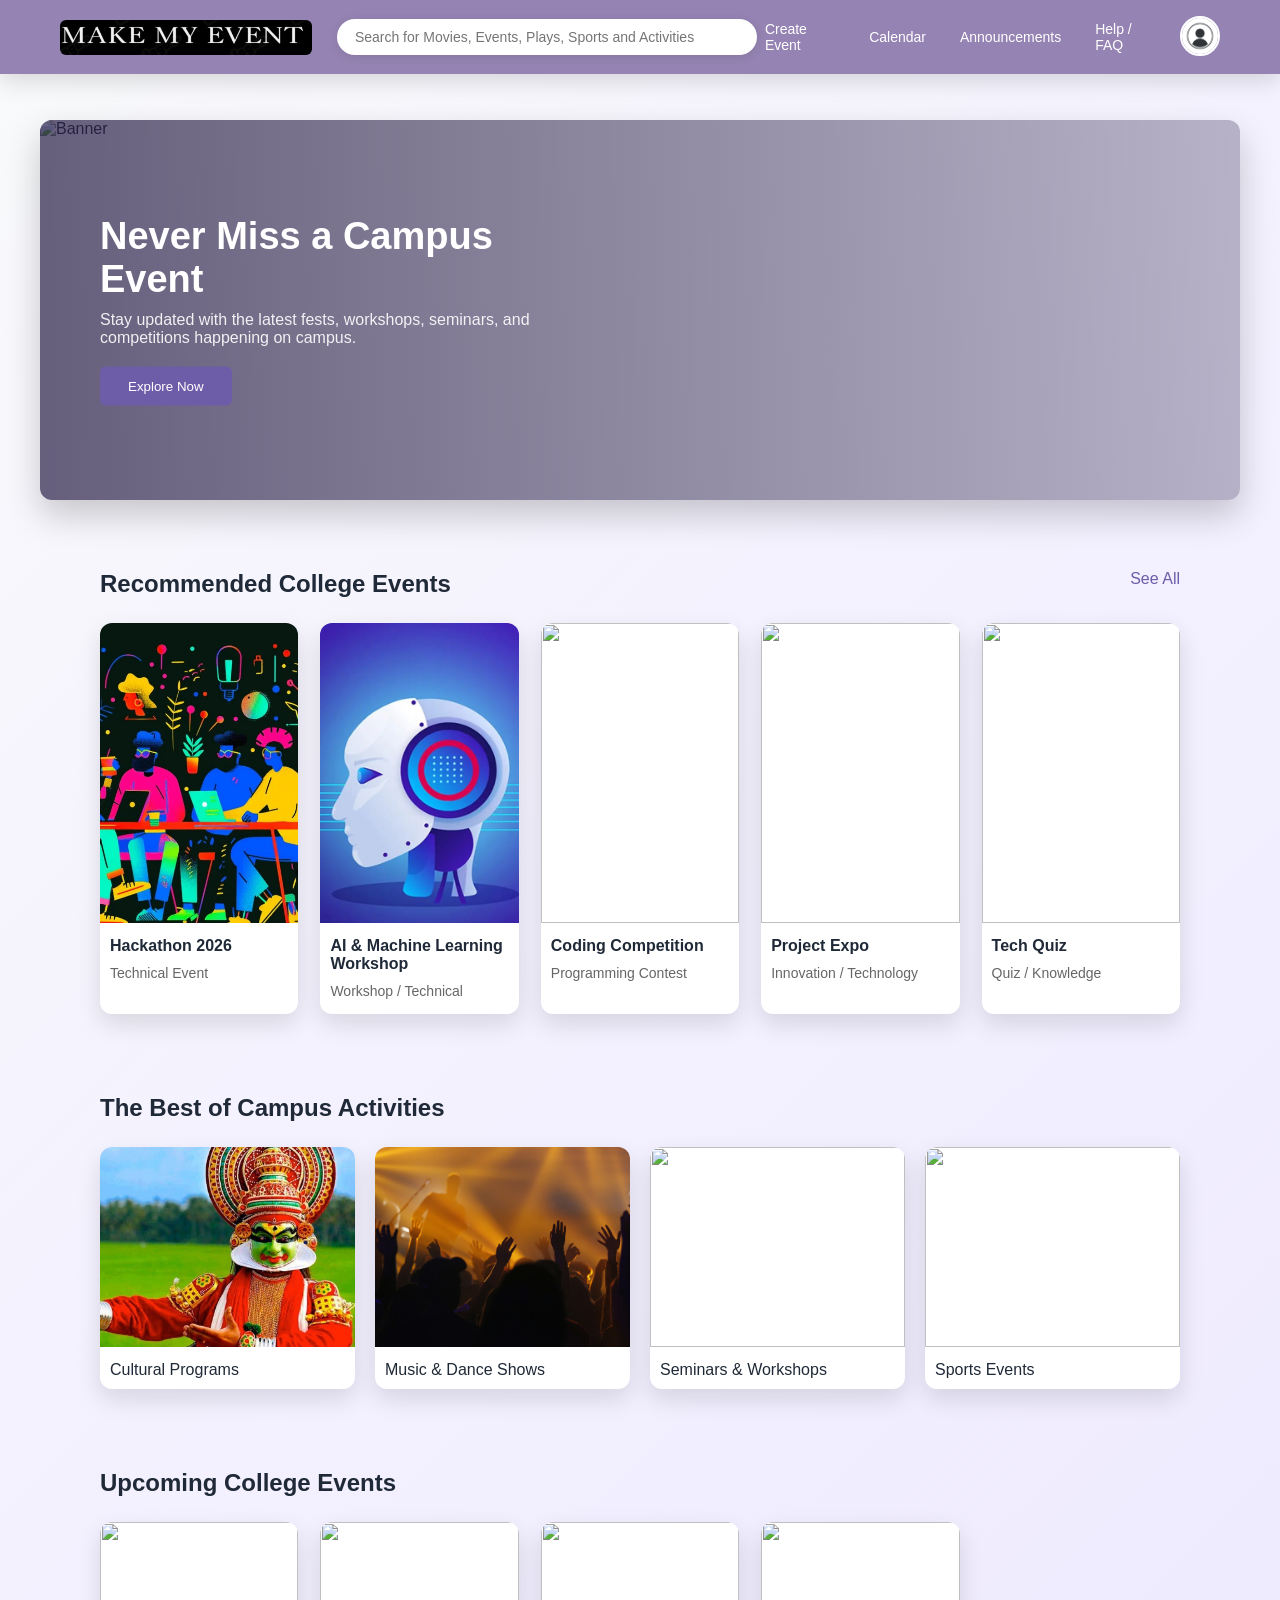
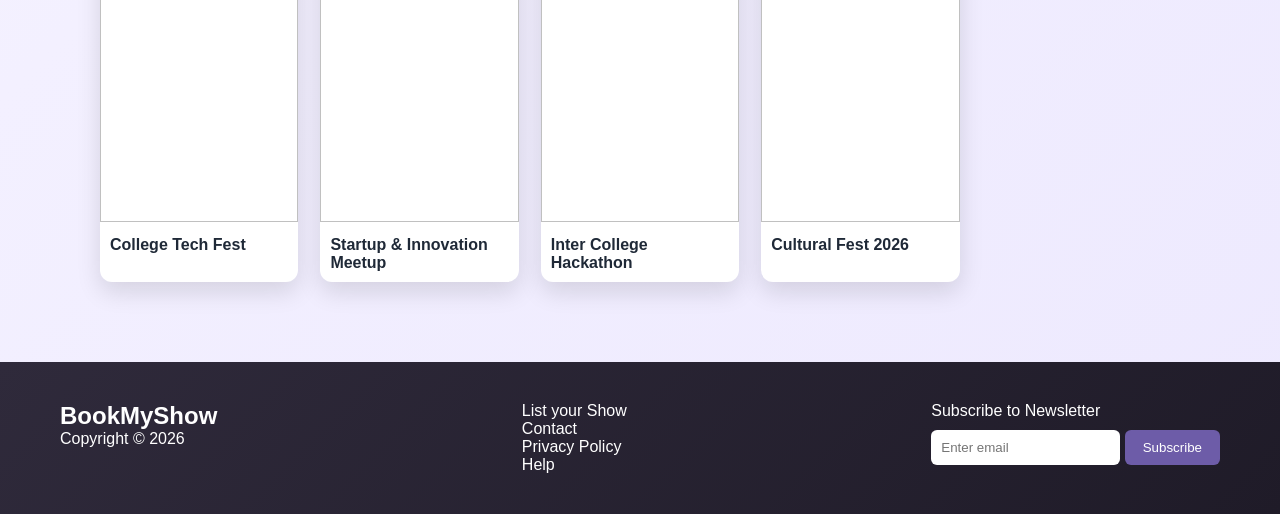
==== commit 9d9cc44f: "updated homepage" ====
--- a/home.html
+++ b/home.html
@@ -55,29 +55,32 @@
 
     <img src="images/banner.gif" alt="Banner">
 
-    <div class="banner-content">
-        <h1>Never Miss a Campus Event</h1>
-        <p>Stay updated with the latest fests, workshops, seminars, and competitions happening on campus.</p>
+<div class="banner-content">
+    <h1>Never Miss a Campus Event</h1>
+    <p>Stay updated with the latest fests, workshops, seminars, and competitions happening on campus.</p>
+
+    <a href="#recommend">
         <button class="banner-btn">Explore Now</button>
-    </div>
+    </a>
+</div>
 
 </section>
 <section class="section">
-<div class="section-header">
-<h2>Recommended College Events</h2>
-<span>See All</span>
+<div class="section-header" id="recommend">
+    <h2>Recommended College Events</h2>
+    <span>See All</span>
 </div>
 
 <div class="movie-grid">
 
 <div class="movie-card">
-<img src="event1.jpg">
+<img src="images/hackathon.jpg">
 <h3>Hackathon 2026</h3>
 <p>Technical Event</p>
 </div>
 
 <div class="movie-card">
-<img src="event2.jpg">
+<img src="images/AI.jpg">
 <h3>AI & Machine Learning Workshop</h3>
 <p>Workshop / Technical</p>
 </div>
@@ -114,12 +117,12 @@
 <div class="event-grid">
 
 <div class="event-card">
-<img src="cultural.jpg">
+<img src="images/cultural.jpg">
 <p>Cultural Programs</p>
 </div>
 
 <div class="event-card">
-<img src="music.jpg">
+<img src="images/music.jpg">
 <p>Music & Dance Shows</p>
 </div>
 
--- a/css/home_style.css
+++ b/css/home_style.css
@@ -6,6 +6,9 @@
 box-sizing:border-box;
 font-family:'Segoe UI', Tahoma, Geneva, Verdana, sans-serif;
 }
+html {
+  scroll-behavior: smooth;
+}
 
 body{
 padding-top:90px;
@@ -23,22 +26,65 @@
 /* NAVBAR */
 
 .navbar{
-position:fixed;
-top:0;
-left:0;
-width:100%;
-
-display:flex;
-justify-content:space-between;
-align-items:center;
-
-padding:15px 60px;
-
-background:#9584b3;
-
-box-shadow:0 6px 25px rgba(0,0,0,0.15);
-
-z-index:1000;
+position: fixed;
+top: 0;
+left: 0;
+width: 100%;
+
+display: flex;
+justify-content: space-between;
+align-items: center;
+
+padding: 15px 60px;
+
+background: #9584b3;
+
+box-shadow: 0 6px 25px rgba(0,0,0,0.15);
+
+overflow: hidden;
+z-index: 1000;
+}
+
+/* Moving light effect */
+.navbar::before{
+content: "";
+position: absolute;
+top: 0;
+left: -50%;
+width: 50%;
+height: 100%;
+
+background: linear-gradient(
+120deg,
+transparent,
+rgba(204, 171, 250, 0.6),
+transparent
+);
+
+animation: lightMove 5s infinite;
+}
+
+/* Animation */
+@keyframes lightMove{
+0%{
+left:-50%;
+}
+100%{
+left:120%;
+}
+}
+
+/* Gradient animation */
+@keyframes gradientMove{
+0%{
+background-position:0% 50%;
+}
+50%{
+background-position:100% 50%;
+}
+100%{
+background-position:0% 50%;
+}
 }
 
 
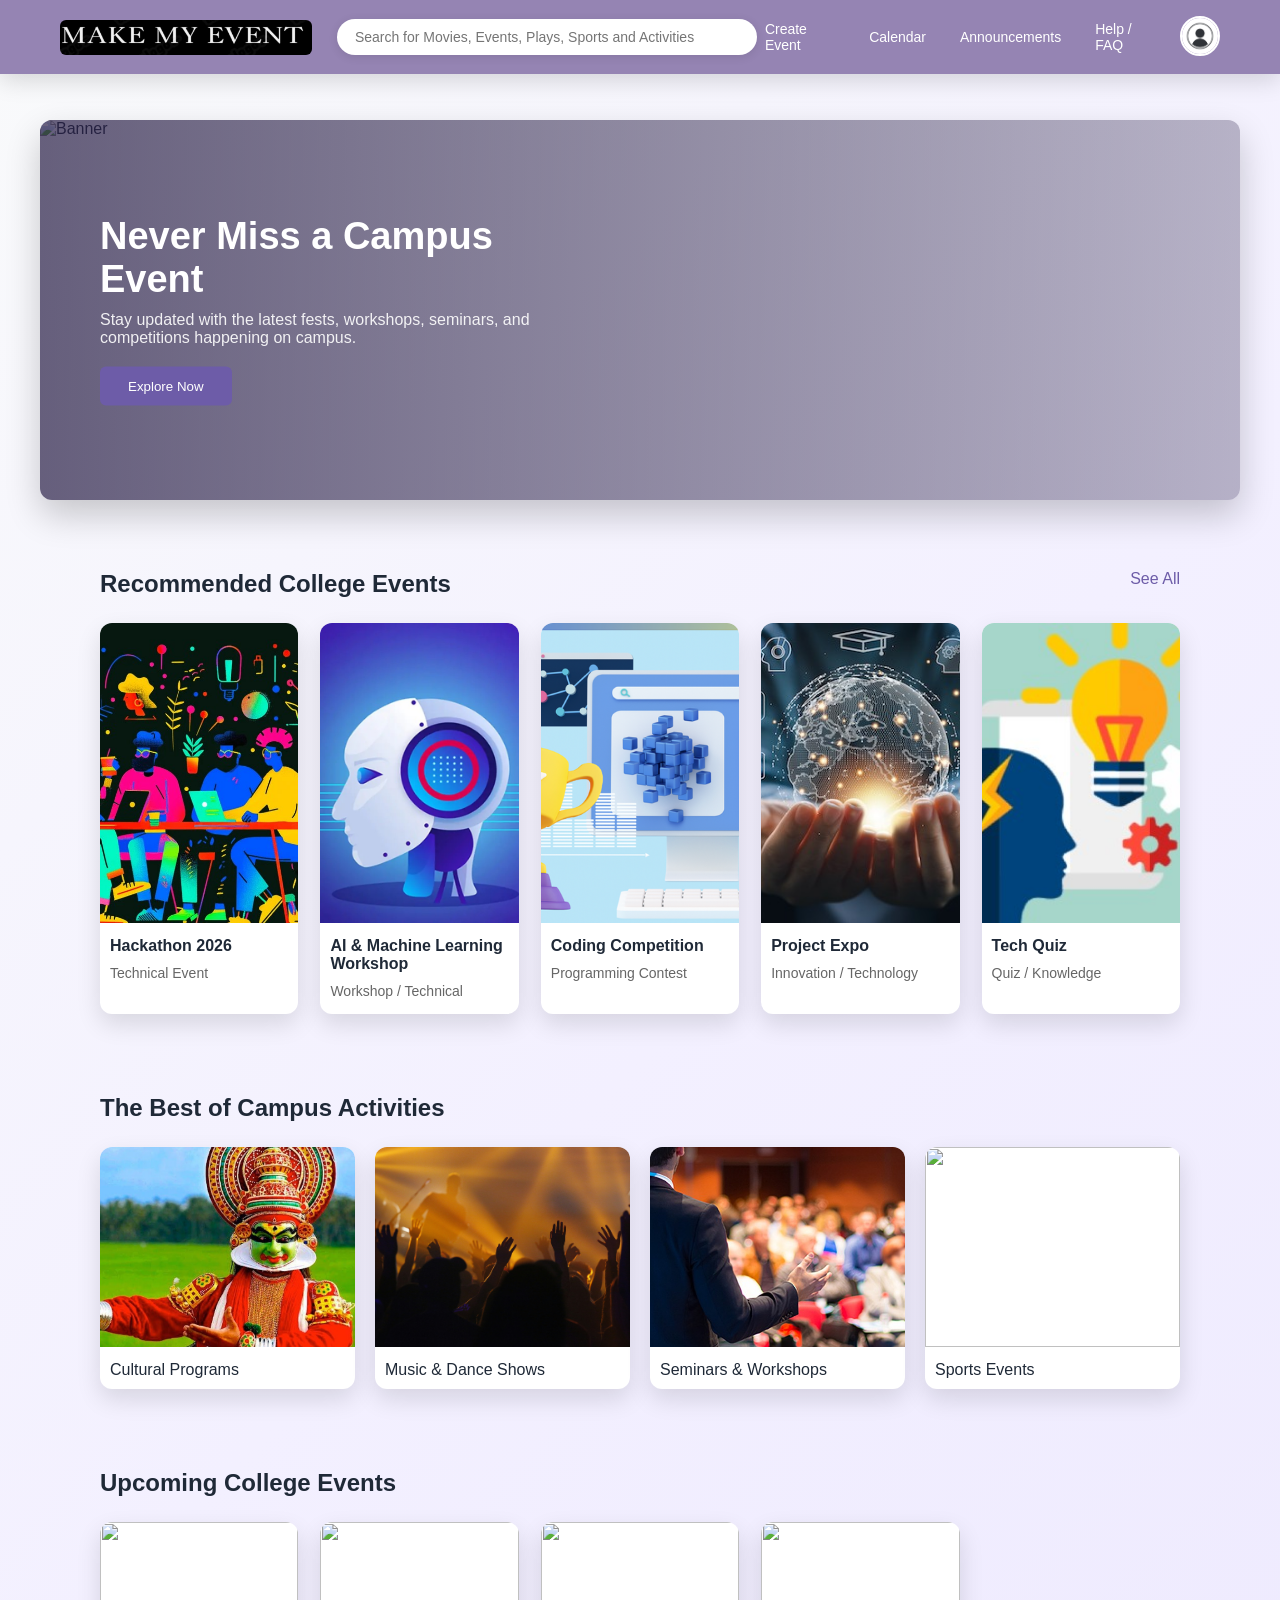
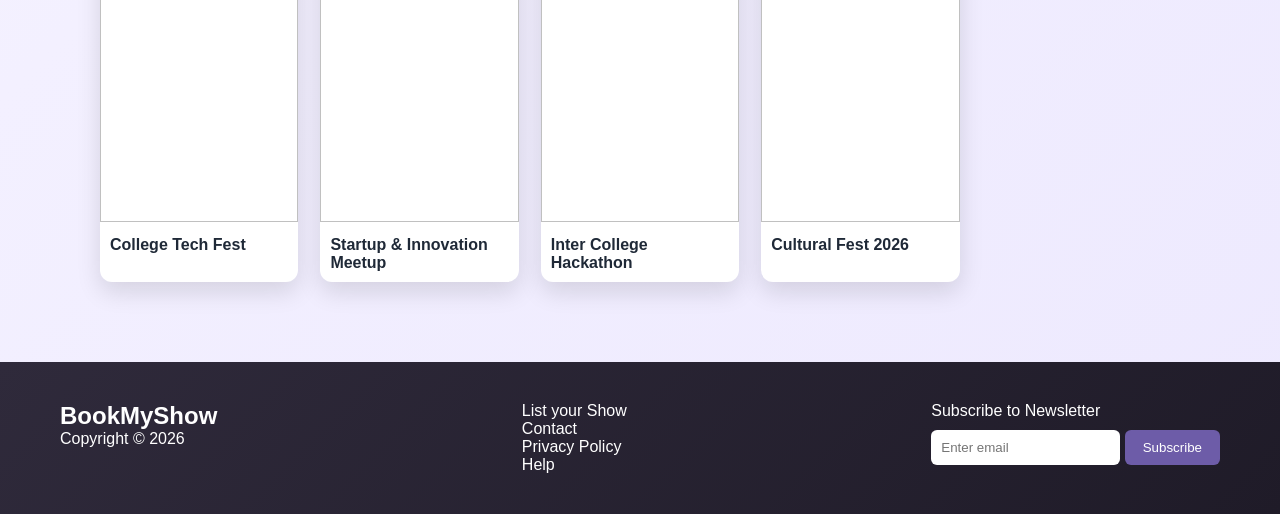
==== commit 8f4abbd4: "updated homepage" ====
--- a/home.html
+++ b/home.html
@@ -86,19 +86,19 @@
 </div>
 
 <div class="movie-card">
-<img src="event3.jpg">
+<img src="images/coding comp.png">
 <h3>Coding Competition</h3>
 <p>Programming Contest</p>
 </div>
 
 <div class="movie-card">
-<img src="event4.jpg">
+<img src="images/tech.jpeg">
 <h3>Project Expo</h3>
 <p>Innovation / Technology</p>
 </div>
 
 <div class="movie-card">
-<img src="event5.jpg">
+<img src="images/quiz.jpg">
 <h3>Tech Quiz</h3>
 <p>Quiz / Knowledge</p>
 </div>
@@ -127,7 +127,7 @@
 </div>
 
 <div class="event-card">
-<img src="seminar.jpg">
+<img src="images/seminar.jpg">
 <p>Seminars & Workshops</p>
 </div>
 
